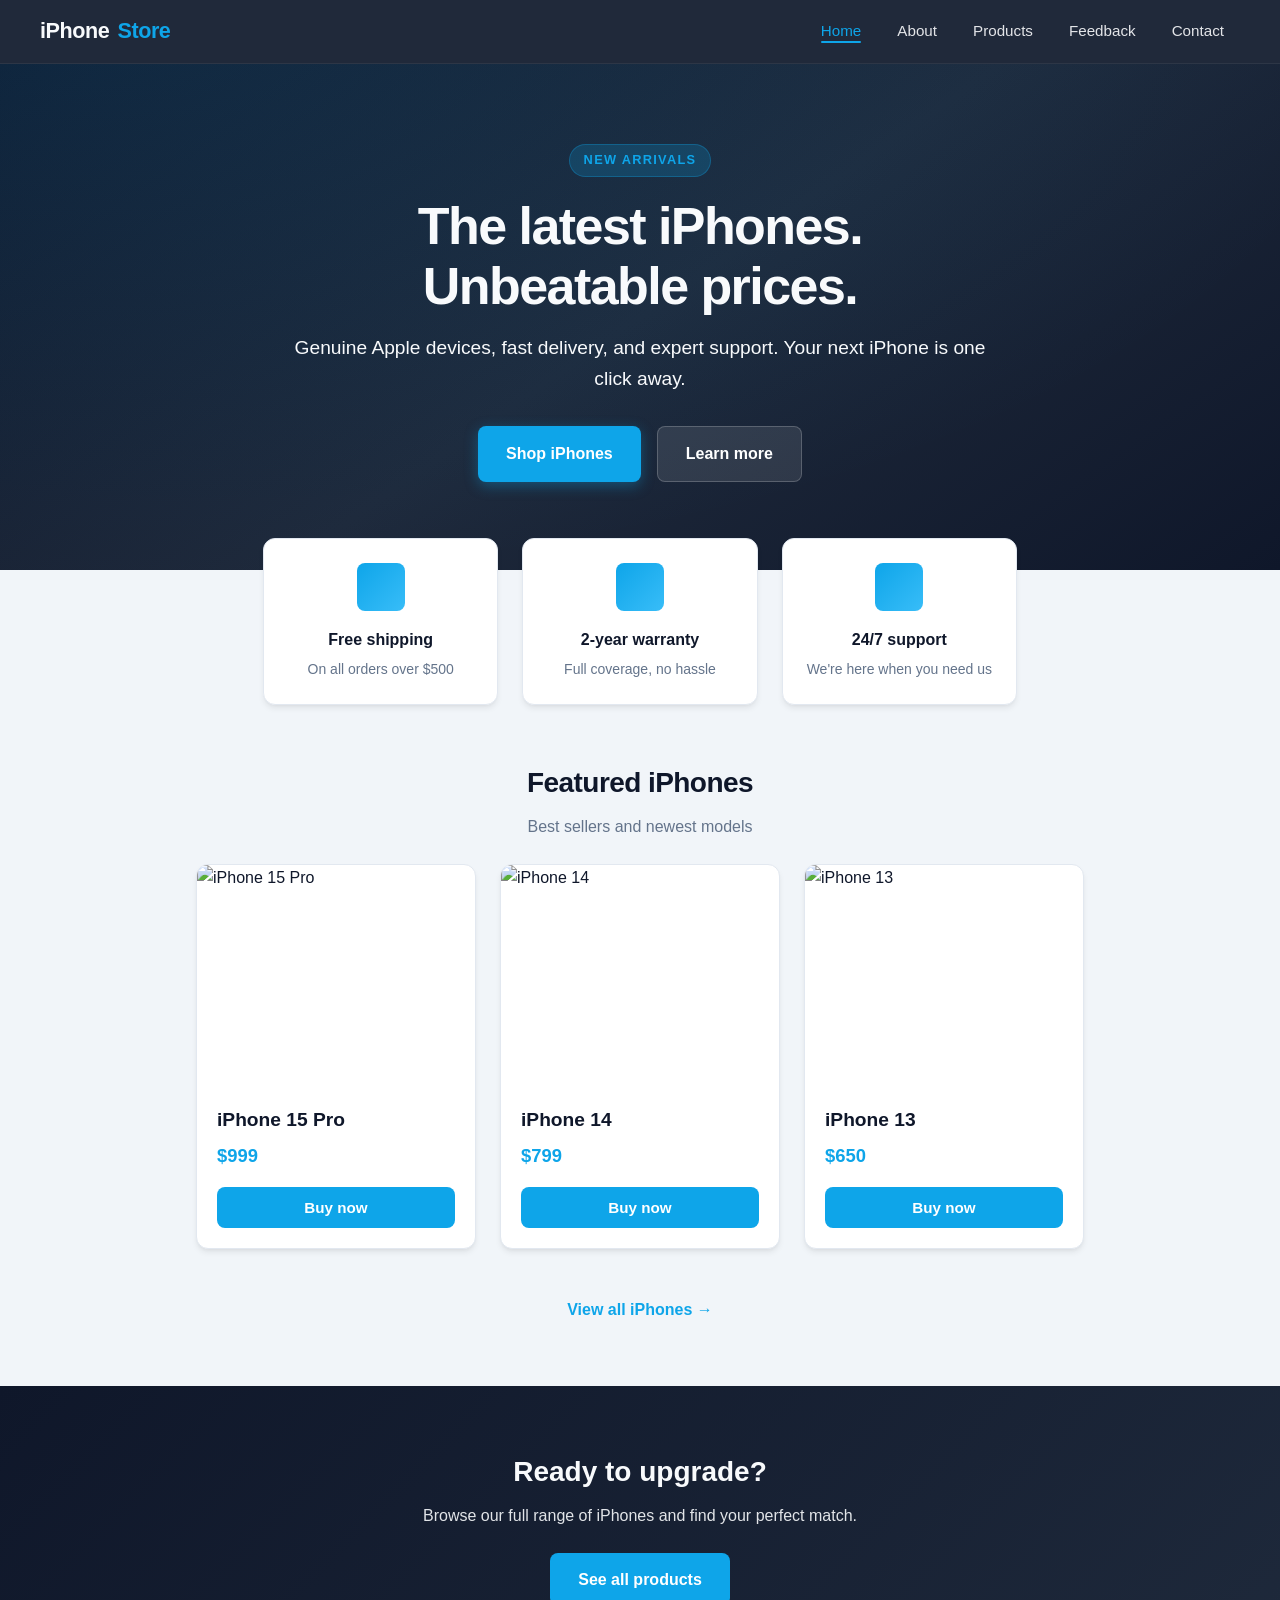
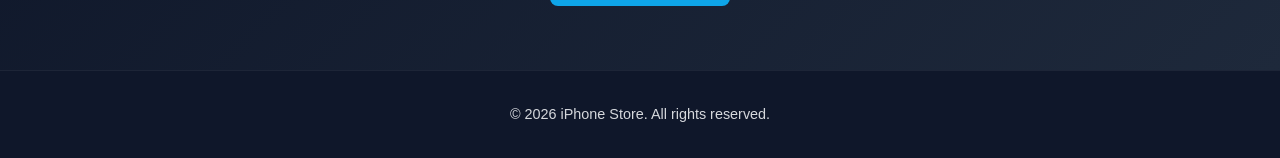
==== index.html @ 6f9886c0 "Add files via upload" ====
<!DOCTYPE html>
<html lang="en">
<head>
  <meta charset="UTF-8">
  <meta name="viewport" content="width=device-width, initial-scale=1.0">
  <title>iPhone Store — Premium iPhones, Best Prices</title>
  <link rel="stylesheet" href="style.css">
</head>
<body>

<nav id="main-nav">
  <div class="nav-inner">
    <a href="index.html" class="brand">iPhone <span>Store</span></a>
    <ul>
      <li><a href="index.html" class="active">Home</a></li>
      <li><a href="about.html">About</a></li>
      <li><a href="products.html">Products</a></li>
      <li><a href="feedback.html">Feedback</a></li>
      <li><a href="contact.html">Contact</a></li>
    </ul>
  </div>
</nav>

<section class="hero">
  <div class="hero-content">
    <span class="badge">New arrivals</span>
    <h1>The latest iPhones.<br>Unbeatable prices.</h1>
    <p>Genuine Apple devices, fast delivery, and expert support. Your next iPhone is one click away.</p>
    <div class="cta-group">
      <a href="products.html" class="btn btn-primary">Shop iPhones</a>
      <a href="about.html" class="btn btn-secondary">Learn more</a>
    </div>
  </div>
</section>

<section class="features">
  <div class="feature-card">
    <div class="icon"></div>
    <h3>Free shipping</h3>
    <p>On all orders over $500</p>
  </div>
  <div class="feature-card">
    <div class="icon"></div>
    <h3>2-year warranty</h3>
    <p>Full coverage, no hassle</p>
  </div>
  <div class="feature-card">
    <div class="icon"></div>
    <h3>24/7 support</h3>
    <p>We're here when you need us</p>
  </div>
</section>

<section class="section-title">
  <h2>Featured iPhones</h2>
  <p>Best sellers and newest models</p>
</section>

<div class="products">
  <div class="product">
    <img src="https://i.pinimg.com/736x/cb/2a/d0/cb2ad0bbc24149758f88797d22b54ab7.jpg" alt="iPhone 15 Pro">
    <div class="product-info">
      <h3>iPhone 15 Pro</h3>
      <p class="price">$999</p>
      <button>Buy now</button>
    </div>
  </div>
  <div class="product">
    <img src="https://i.pinimg.com/736x/1f/f5/e8/1ff5e89518a99f734f5673f1580c7cca.jpg" alt="iPhone 14">
    <div class="product-info">
      <h3>iPhone 14</h3>
      <p class="price">$799</p>
      <button>Buy now</button>
    </div>
  </div>
  <div class="product">
    <img src="https://i.pinimg.com/736x/7b/2d/be/7b2dbe0bea1dbcbd67d78ba86cb7a973.jpg" alt="iPhone 13">
    <div class="product-info">
      <h3>iPhone 13</h3>
      <p class="price">$650</p>
      <button>Buy now</button>
    </div>
  </div>
</div>

<div class="view-all">
  <a href="products.html">View all iPhones →</a>
</div>

<section class="cta-section">
  <h2>Ready to upgrade?</h2>
  <p>Browse our full range of iPhones and find your perfect match.</p>
  <a href="products.html" class="btn">See all products</a>
</section>

<footer>
  <p>© 2026 iPhone Store. All rights reserved.</p>
</footer>

<script src="nav.js"></script>
</body>
</html>
---- style.css ----
/* ===== Design tokens ===== */
:root {
  --bg-dark: #0f172a;
  --bg-body: #f1f5f9;
  --bg-card: #ffffff;
  --accent: #0ea5e9;
  --accent-hover: #0284c7;
  --accent-glow: rgba(14, 165, 233, 0.35);
  --text: #0f172a;
  --text-muted: #64748b;
  --text-inverse: #f8fafc;
  --border: #e2e8f0;
  --nav-bg: rgba(15, 23, 42, 0.92);
  --shadow: 0 4px 6px -1px rgba(0, 0, 0, 0.08), 0 2px 4px -2px rgba(0, 0, 0, 0.06);
  --shadow-lg: 0 20px 25px -5px rgba(0, 0, 0, 0.08), 0 8px 10px -6px rgba(0, 0, 0, 0.04);
  --radius: 12px;
  --radius-sm: 8px;
  --transition: 0.25s ease;
}

/* ===== Reset & base ===== */
* {
  box-sizing: border-box;
  margin: 0;
  padding: 0;
}

html {
  scroll-behavior: smooth;
}

body {
  font-family: "SF Pro Display", -apple-system, BlinkMacSystemFont, "Segoe UI", Roboto, "Helvetica Neue", Arial, sans-serif;
  line-height: 1.6;
  color: var(--text);
  background: var(--bg-body);
  min-height: 100vh;
  display: flex;
  flex-direction: column;
}

/* ===== Interactive navigation ===== */
nav {
  position: sticky;
  top: 0;
  z-index: 100;
  background: var(--nav-bg);
  backdrop-filter: blur(16px);
  -webkit-backdrop-filter: blur(16px);
  border-bottom: 1px solid rgba(255, 255, 255, 0.06);
  padding: 0.875rem 1.5rem;
  transition: background var(--transition), box-shadow var(--transition);
}

nav.scrolled {
  box-shadow: 0 4px 30px rgba(0, 0, 0, 0.15);
}

nav .nav-inner {
  max-width: 1200px;
  margin: 0 auto;
  display: flex;
  align-items: center;
  justify-content: space-between;
  flex-wrap: wrap;
  gap: 1rem;
}

nav .brand {
  font-size: 1.35rem;
  font-weight: 700;
  color: var(--text-inverse);
  text-decoration: none;
  letter-spacing: -0.02em;
  display: flex;
  align-items: center;
  gap: 0.5rem;
  transition: color var(--transition), transform var(--transition);
}

nav .brand:hover {
  color: var(--accent);
  transform: scale(1.02);
}

nav .brand span {
  color: var(--accent);
}

nav ul {
  list-style: none;
  display: flex;
  flex-wrap: wrap;
  align-items: center;
  gap: 0.25rem;
}

nav li {
  display: inline-block;
}

nav a:not(.brand) {
  color: rgba(248, 250, 252, 0.9);
  text-decoration: none;
  font-weight: 500;
  font-size: 0.95rem;
  padding: 0.5rem 1rem;
  border-radius: var(--radius-sm);
  position: relative;
  transition: color var(--transition), background var(--transition);
}

nav a:not(.brand)::after {
  content: "";
  position: absolute;
  bottom: 0.25rem;
  left: 1rem;
  right: 1rem;
  height: 2px;
  background: var(--accent);
  border-radius: 2px;
  transform: scaleX(0);
  transition: transform var(--transition);
}

nav a:not(.brand):hover {
  color: #fff;
}

nav a:not(.brand):hover::after {
  transform: scaleX(1);
}

nav a:not(.brand).active {
  color: var(--accent);
}

nav a:not(.brand).active::after {
  transform: scaleX(1);
}

/* ===== Hero (home) ===== */
.hero {
  background: linear-gradient(145deg, #0f172a 0%, #1e293b 50%, #0f172a 100%);
  color: var(--text-inverse);
  text-align: center;
  padding: 5rem 2rem 5.5rem;
  position: relative;
  overflow: hidden;
}

.hero::before {
  content: "";
  position: absolute;
  top: -50%;
  left: -50%;
  width: 200%;
  height: 200%;
  background: radial-gradient(ellipse at 30% 20%, rgba(14, 165, 233, 0.12) 0%, transparent 50%);
  pointer-events: none;
}

.hero .hero-content {
  position: relative;
  z-index: 1;
  max-width: 720px;
  margin: 0 auto;
}

.hero .badge {
  display: inline-block;
  background: rgba(14, 165, 233, 0.2);
  color: var(--accent);
  font-size: 0.8rem;
  font-weight: 600;
  text-transform: uppercase;
  letter-spacing: 0.1em;
  padding: 0.35rem 0.85rem;
  border-radius: 100px;
  margin-bottom: 1.25rem;
  border: 1px solid rgba(14, 165, 233, 0.3);
  animation: fadeInDown 0.6s ease;
}

.hero h1 {
  font-size: clamp(2.25rem, 5vw, 3.25rem);
  font-weight: 800;
  letter-spacing: -0.03em;
  line-height: 1.15;
  margin-bottom: 1rem;
  animation: fadeInUp 0.6s ease 0.1s both;
}

.hero p {
  font-size: 1.2rem;
  opacity: 0.9;
  margin-bottom: 2rem;
  animation: fadeInUp 0.6s ease 0.2s both;
}

.hero .cta-group {
  display: flex;
  flex-wrap: wrap;
  gap: 1rem;
  justify-content: center;
  animation: fadeInUp 0.6s ease 0.3s both;
}

.hero .btn {
  display: inline-flex;
  align-items: center;
  justify-content: center;
  padding: 0.875rem 1.75rem;
  font-size: 1rem;
  font-weight: 600;
  border-radius: var(--radius-sm);
  text-decoration: none;
  cursor: pointer;
  border: none;
  transition: transform var(--transition), box-shadow var(--transition), background var(--transition);
}

.hero .btn-primary {
  background: var(--accent);
  color: #fff;
  box-shadow: 0 4px 14px var(--accent-glow);
}

.hero .btn-primary:hover {
  background: var(--accent-hover);
  transform: translateY(-2px);
  box-shadow: 0 8px 20px var(--accent-glow);
}

.hero .btn-secondary {
  background: rgba(255, 255, 255, 0.1);
  color: #fff;
  border: 1px solid rgba(255, 255, 255, 0.2);
}

.hero .btn-secondary:hover {
  background: rgba(255, 255, 255, 0.15);
  transform: translateY(-2px);
}

@keyframes fadeInUp {
  from {
    opacity: 0;
    transform: translateY(20px);
  }
  to {
    opacity: 1;
    transform: translateY(0);
  }
}

@keyframes fadeInDown {
  from {
    opacity: 0;
    transform: translateY(-10px);
  }
  to {
    opacity: 1;
    transform: translateY(0);
  }
}

/* ===== Features strip ===== */
.features {
  display: grid;
  grid-template-columns: repeat(auto-fit, minmax(200px, 1fr));
  gap: 1.5rem;
  max-width: 1000px;
  margin: -2rem auto 0;
  padding: 0 1.5rem;
  position: relative;
  z-index: 2;
}

.feature-card {
  background: var(--bg-card);
  padding: 1.5rem;
  border-radius: var(--radius);
  text-align: center;
  box-shadow: var(--shadow);
  border: 1px solid var(--border);
  transition: transform var(--transition), box-shadow var(--transition);
}

.feature-card:hover {
  transform: translateY(-4px);
  box-shadow: var(--shadow-lg);
}

.feature-card .icon {
  width: 48px;
  height: 48px;
  margin: 0 auto 1rem;
  background: linear-gradient(135deg, var(--accent), #38bdf8);
  border-radius: var(--radius-sm);
  display: flex;
  align-items: center;
  justify-content: center;
  font-size: 1.5rem;
}

.feature-card h3 {
  font-size: 1rem;
  font-weight: 700;
  margin-bottom: 0.35rem;
  color: var(--text);
}

.feature-card p {
  font-size: 0.875rem;
  color: var(--text-muted);
}

/* ===== Section titles ===== */
.section-title {
  text-align: center;
  padding: 3.5rem 1rem 1.5rem;
}

.section-title h2 {
  font-size: 1.75rem;
  font-weight: 800;
  color: var(--text);
  letter-spacing: -0.02em;
}

.section-title p {
  color: var(--text-muted);
  margin-top: 0.5rem;
}

/* ===== Products grid ===== */
.products {
  display: grid;
  grid-template-columns: repeat(auto-fill, minmax(280px, 1fr));
  gap: 1.5rem;
  padding: 0 1.5rem 3rem;
  max-width: 1200px;
  margin: 0 auto;
}

.product {
  background: var(--bg-card);
  border-radius: var(--radius);
  overflow: hidden;
  box-shadow: var(--shadow);
  transition: transform var(--transition), box-shadow var(--transition);
  border: 1px solid var(--border);
}

.product:hover {
  transform: translateY(-6px);
  box-shadow: var(--shadow-lg), 0 0 0 1px var(--border);
}

.product img {
  width: 100%;
  height: 220px;
  object-fit: cover;
  display: block;
  transition: transform 0.4s ease;
}

.product:hover img {
  transform: scale(1.03);
}

.product .product-info {
  padding: 1.25rem;
}

.product h3 {
  font-size: 1.2rem;
  font-weight: 700;
  margin-bottom: 0.35rem;
  color: var(--text);
}

.product .price {
  color: var(--accent);
  font-weight: 700;
  font-size: 1.15rem;
  margin-bottom: 1rem;
}

.product button {
  width: 100%;
  padding: 0.75rem 1rem;
  background: var(--accent);
  color: #fff;
  border: none;
  border-radius: var(--radius-sm);
  font-size: 0.95rem;
  font-weight: 600;
  cursor: pointer;
  transition: background var(--transition), transform var(--transition);
}

.product button:hover {
  background: var(--accent-hover);
  transform: scale(1.02);
}

/* ===== CTA section (home) ===== */
.cta-section {
  background: linear-gradient(135deg, #0f172a 0%, #1e293b 100%);
  color: var(--text-inverse);
  text-align: center;
  padding: 4rem 2rem;
  margin-top: 2rem;
}

.cta-section h2 {
  font-size: 1.75rem;
  font-weight: 800;
  margin-bottom: 0.5rem;
}

.cta-section p {
  opacity: 0.9;
  margin-bottom: 1.5rem;
}

.cta-section .btn {
  display: inline-flex;
  align-items: center;
  justify-content: center;
  padding: 0.875rem 1.75rem;
  font-size: 1rem;
  font-weight: 600;
  border-radius: var(--radius-sm);
  text-decoration: none;
  background: var(--accent);
  color: #fff;
  border: none;
  cursor: pointer;
  transition: transform var(--transition), box-shadow var(--transition), background var(--transition);
}

.cta-section .btn:hover {
  background: var(--accent-hover);
  transform: translateY(-2px);
  box-shadow: 0 8px 20px var(--accent-glow);
}

/* ===== Inner page hero (about, etc.) ===== */
.hero-inner {
  background: linear-gradient(145deg, #0f172a 0%, #1e293b 100%);
  color: var(--text-inverse);
  text-align: center;
  padding: 3.5rem 2rem;
}

.hero-inner h1 {
  font-size: 2rem;
  font-weight: 800;
  letter-spacing: -0.02em;
}

.hero-inner p {
  opacity: 0.9;
  margin-top: 0.5rem;
}

/* ===== Page content ===== */
.page-content {
  max-width: 720px;
  margin: 0 auto;
  padding: 2.5rem 1.5rem 3rem;
}

.page-content p {
  color: var(--text-muted);
  line-height: 1.75;
}

/* ===== Page title (products, contact, feedback) ===== */
body > h1 {
  text-align: center;
  padding: 2.5rem 1rem 1rem;
  font-size: 1.75rem;
  font-weight: 800;
  color: var(--text);
}

/* ===== Forms ===== */
form {
  max-width: 520px;
  margin: 0 auto 3rem;
  padding: 0 1.5rem;
}

.form-card {
  background: var(--bg-card);
  padding: 2rem;
  border-radius: var(--radius);
  box-shadow: var(--shadow);
  border: 1px solid var(--border);
}

form .form-card input,
form .form-card textarea,
form input,
form textarea {
  display: block;
  width: 100%;
  margin-bottom: 1rem;
  padding: 0.875rem 1rem;
  font-size: 1rem;
  border: 1px solid var(--border);
  border-radius: var(--radius-sm);
  font-family: inherit;
  background: var(--bg-body);
  transition: border-color var(--transition), box-shadow var(--transition);
}

form input:focus,
form textarea:focus,
form .form-card input:focus,
form .form-card textarea:focus {
  outline: none;
  border-color: var(--accent);
  box-shadow: 0 0 0 3px var(--accent-glow);
}

form textarea,
form .form-card textarea {
  min-height: 120px;
  resize: vertical;
}

form button[type="submit"] {
  width: 100%;
  padding: 0.875rem 1rem;
  background: var(--accent);
  color: #fff;
  border: none;
  border-radius: var(--radius-sm);
  font-size: 1rem;
  font-weight: 600;
  cursor: pointer;
  transition: background var(--transition), transform var(--transition);
}

form button[type="submit"]:hover {
  background: var(--accent-hover);
  transform: scale(1.01);
}

/* ===== Footer ===== */
footer {
  background: var(--bg-dark);
  color: var(--text-inverse);
  text-align: center;
  padding: 2rem 1.5rem;
  margin-top: auto;
  border-top: 1px solid rgba(255, 255, 255, 0.06);
}

footer p {
  margin: 0;
  font-size: 0.9rem;
  opacity: 0.85;
}

/* ===== Link to products (home) ===== */
.view-all {
  text-align: center;
  padding-bottom: 2rem;
}

.view-all a {
  color: var(--accent);
  font-weight: 600;
  text-decoration: none;
  display: inline-flex;
  align-items: center;
  gap: 0.35rem;
  transition: color var(--transition), gap var(--transition);
}

.view-all a:hover {
  color: var(--accent-hover);
  gap: 0.5rem;
}
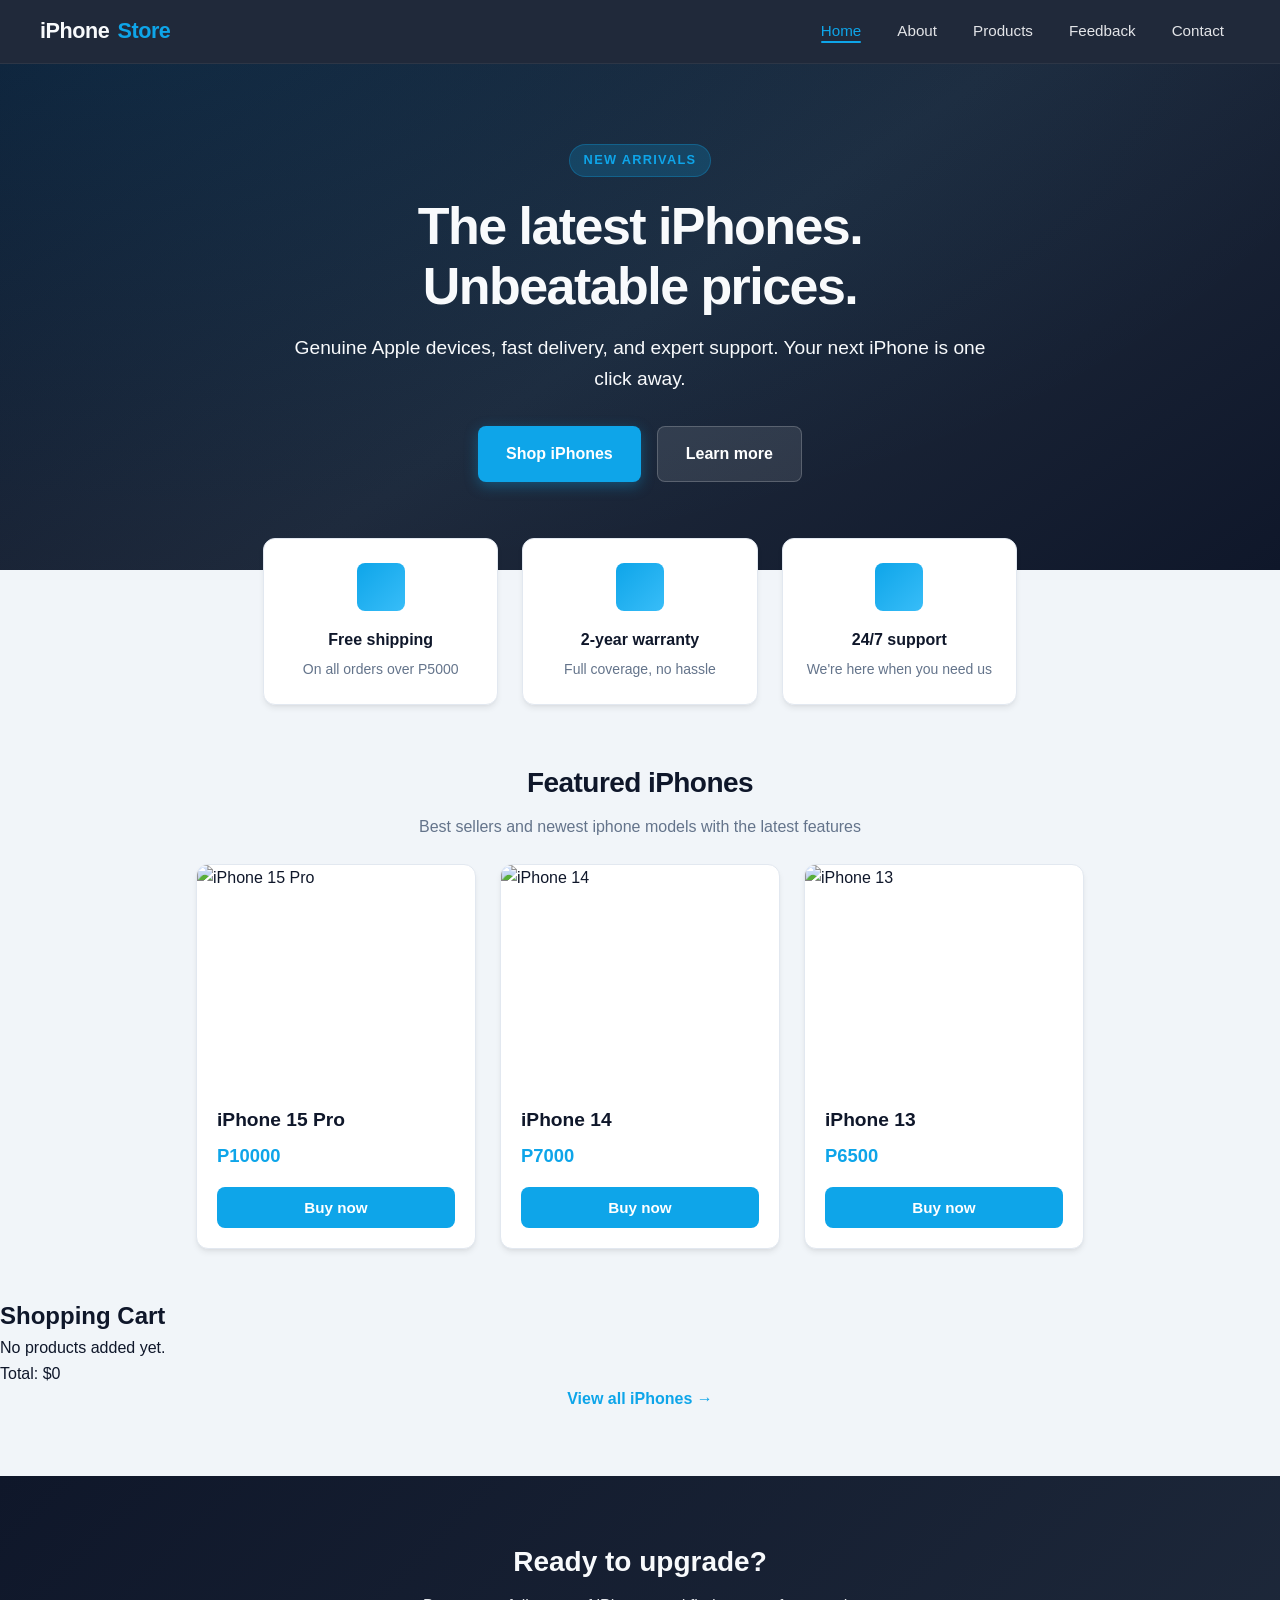
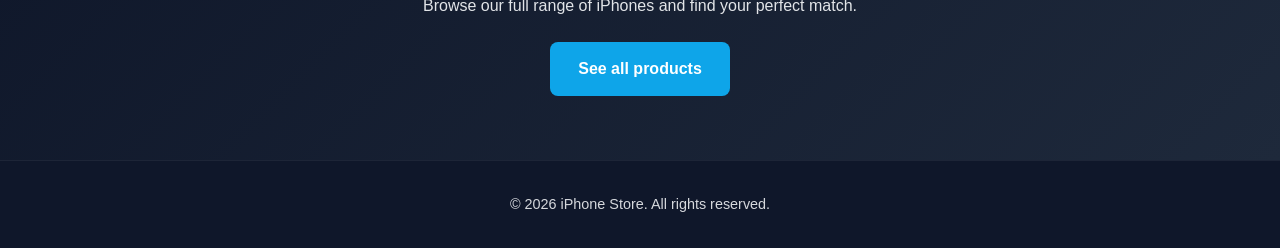
==== commit d317a7bb: "Update index.html" ====
--- a/index.html
+++ b/index.html
@@ -37,7 +37,7 @@
   <div class="feature-card">
     <div class="icon"></div>
     <h3>Free shipping</h3>
-    <p>On all orders over $500</p>
+    <p>On all orders over P5000</p>
   </div>
   <div class="feature-card">
     <div class="icon"></div>
@@ -53,7 +53,7 @@
 
 <section class="section-title">
   <h2>Featured iPhones</h2>
-  <p>Best sellers and newest models</p>
+  <p>Best sellers and newest iphone models with the latest features</p>
 </section>
 
 <div class="products">
@@ -61,7 +61,7 @@
     <img src="https://i.pinimg.com/736x/cb/2a/d0/cb2ad0bbc24149758f88797d22b54ab7.jpg" alt="iPhone 15 Pro">
     <div class="product-info">
       <h3>iPhone 15 Pro</h3>
-      <p class="price">$999</p>
+      <p class="price">P10000</p>
       <button>Buy now</button>
     </div>
   </div>
@@ -69,7 +69,7 @@
     <img src="https://i.pinimg.com/736x/1f/f5/e8/1ff5e89518a99f734f5673f1580c7cca.jpg" alt="iPhone 14">
     <div class="product-info">
       <h3>iPhone 14</h3>
-      <p class="price">$799</p>
+      <p class="price">P7000</p>
       <button>Buy now</button>
     </div>
   </div>
@@ -77,11 +77,19 @@
     <img src="https://i.pinimg.com/736x/7b/2d/be/7b2dbe0bea1dbcbd67d78ba86cb7a973.jpg" alt="iPhone 13">
     <div class="product-info">
       <h3>iPhone 13</h3>
-      <p class="price">$650</p>
+      <p class="price">P6500</p>
       <button>Buy now</button>
     </div>
   </div>
 </div>
+
+
+<section class="cart-section">
+  <h2>Shopping Cart</h2>
+  <p id="empty-cart-message">No products added yet.</p>
+  <ul id="cart-list"></ul>
+  <p id="cart-total">Total: $0</p>
+</section>
 
 <div class="view-all">
   <a href="products.html">View all iPhones →</a>
@@ -98,5 +106,6 @@
 </footer>
 
 <script src="nav.js"></script>
+<script src="cart-basic.js"></script>
 </body>
 </html>
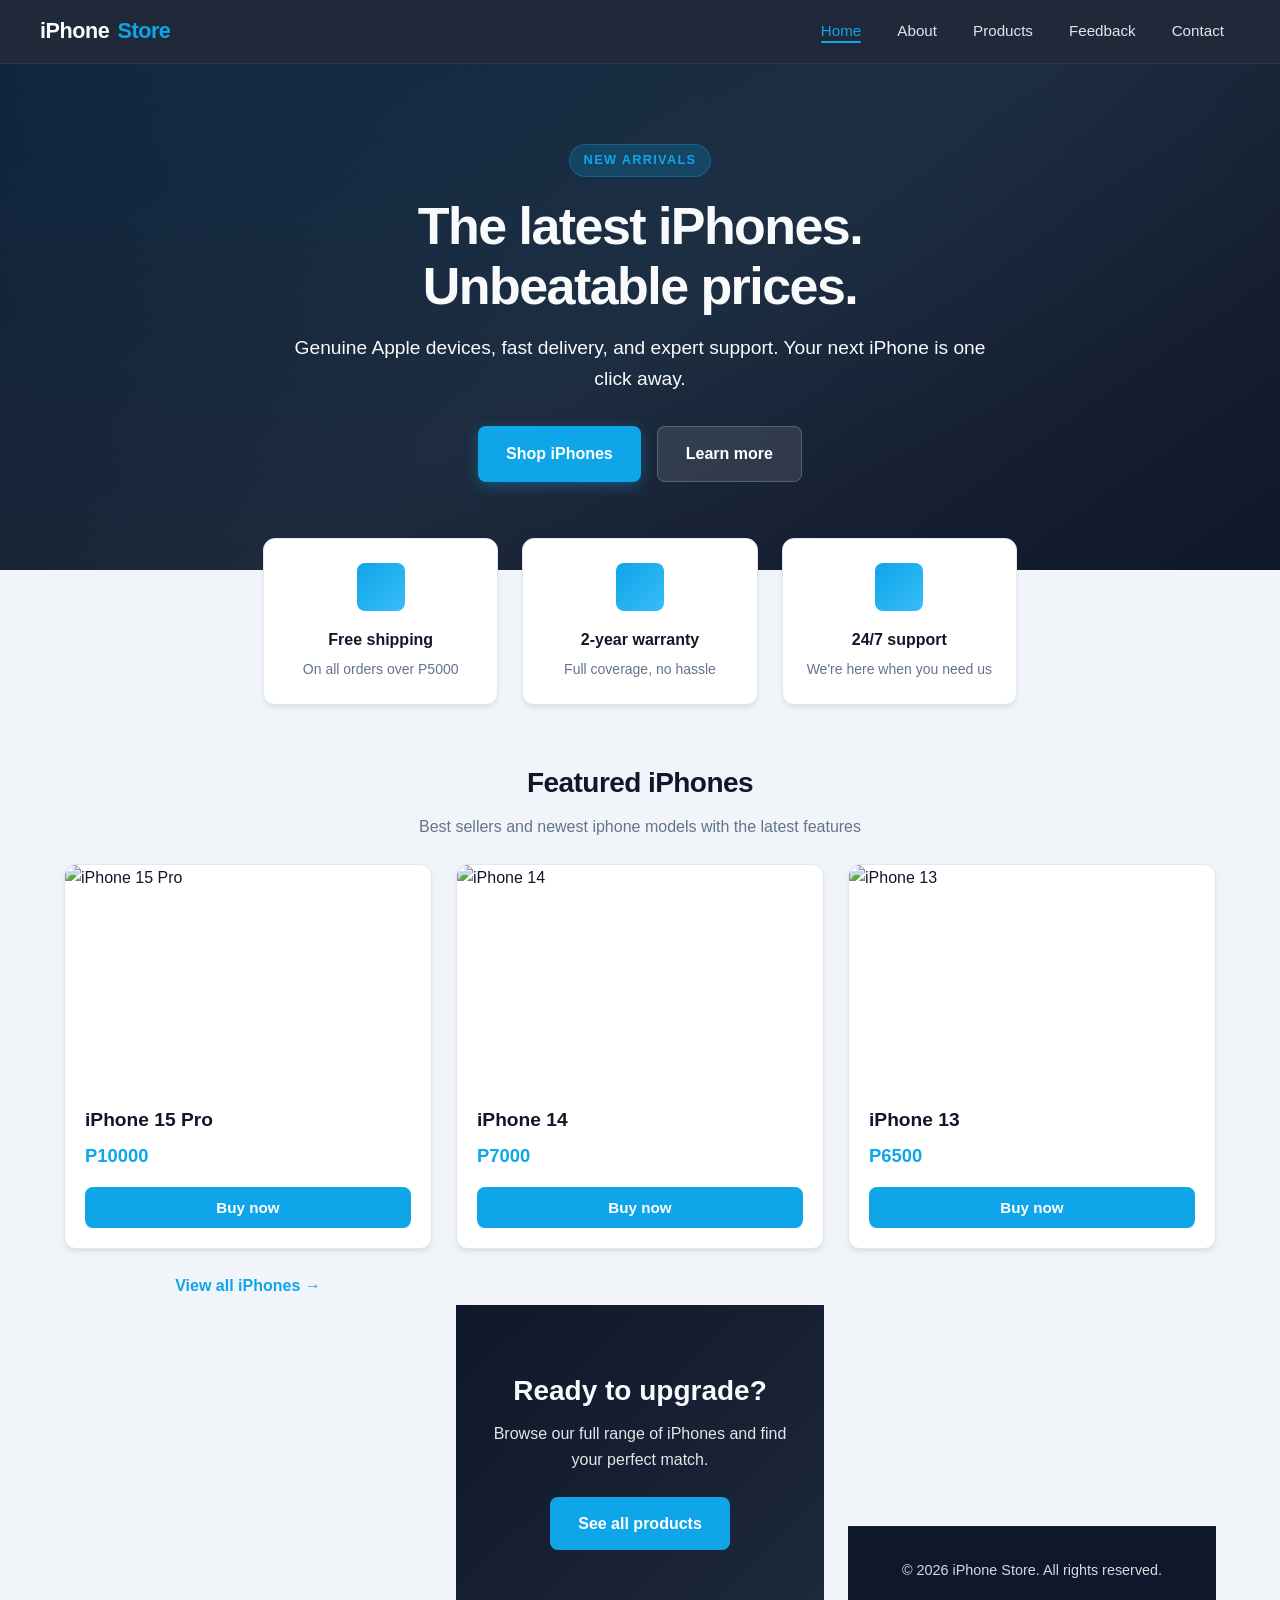
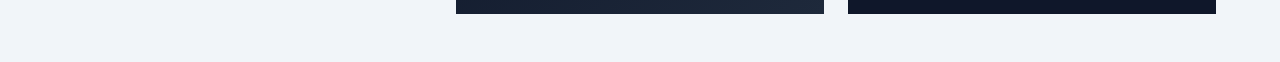
==== commit 4dd80a37: "Update index.html" ====
--- a/index.html
+++ b/index.html
@@ -81,15 +81,6 @@
       <button>Buy now</button>
     </div>
   </div>
-</div>
-
-
-<section class="cart-section">
-  <h2>Shopping Cart</h2>
-  <p id="empty-cart-message">No products added yet.</p>
-  <ul id="cart-list"></ul>
-  <p id="cart-total">Total: $0</p>
-</section>
 
 <div class="view-all">
   <a href="products.html">View all iPhones →</a>
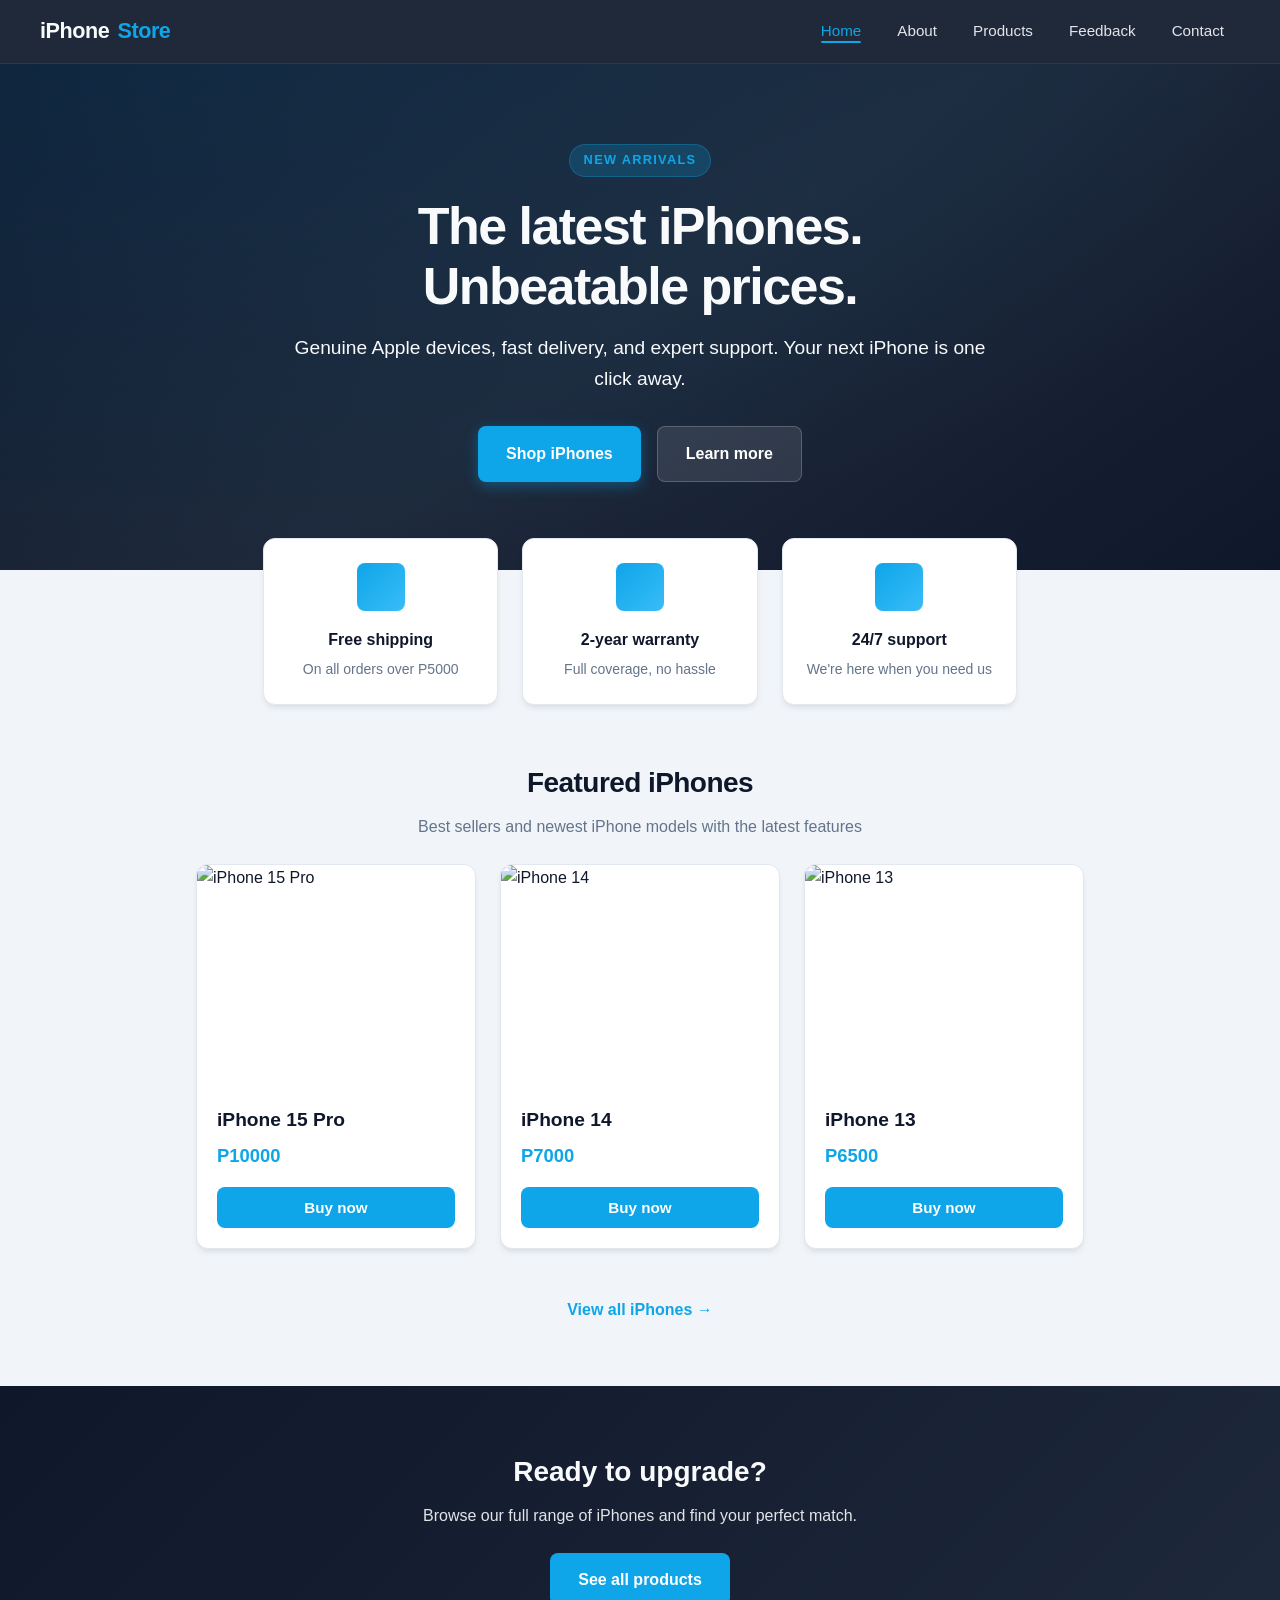
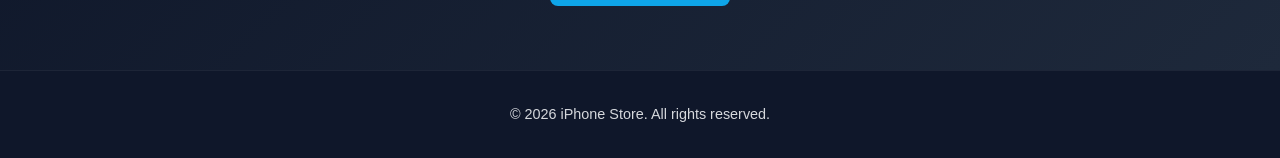
==== commit b89e867c: "Update index.html" ====
--- a/index.html
+++ b/index.html
@@ -53,7 +53,7 @@
 
 <section class="section-title">
   <h2>Featured iPhones</h2>
-  <p>Best sellers and newest iphone models with the latest features</p>
+  <p>Best sellers and newest iPhone models with the latest features</p>
 </section>
 
 <div class="products">
@@ -62,25 +62,28 @@
     <div class="product-info">
       <h3>iPhone 15 Pro</h3>
       <p class="price">P10000</p>
-      <button>Buy now</button>
+      <button type="button" onclick="window.location.href='products.html'">Buy now</button>
     </div>
   </div>
+
   <div class="product">
     <img src="https://i.pinimg.com/736x/1f/f5/e8/1ff5e89518a99f734f5673f1580c7cca.jpg" alt="iPhone 14">
     <div class="product-info">
       <h3>iPhone 14</h3>
       <p class="price">P7000</p>
-      <button>Buy now</button>
+      <button type="button" onclick="window.location.href='products.html'">Buy now</button>
     </div>
   </div>
+
   <div class="product">
     <img src="https://i.pinimg.com/736x/7b/2d/be/7b2dbe0bea1dbcbd67d78ba86cb7a973.jpg" alt="iPhone 13">
     <div class="product-info">
       <h3>iPhone 13</h3>
       <p class="price">P6500</p>
-      <button>Buy now</button>
+      <button type="button" onclick="window.location.href='products.html'">Buy now</button>
     </div>
   </div>
+</div>
 
 <div class="view-all">
   <a href="products.html">View all iPhones →</a>
@@ -97,6 +100,5 @@
 </footer>
 
 <script src="nav.js"></script>
-<script src="cart-basic.js"></script>
 </body>
 </html>
